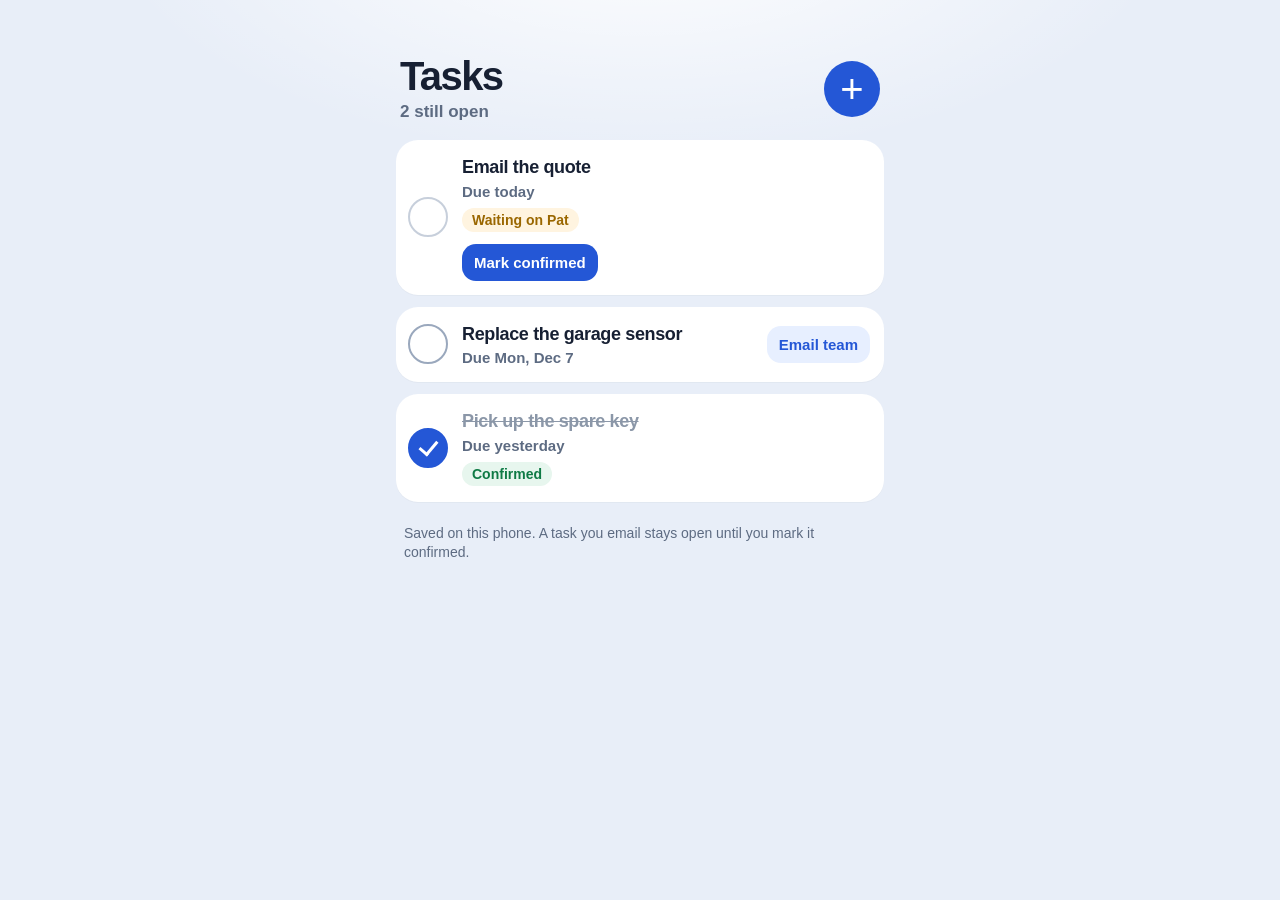
==== prototype/index.html @ 463d8b0e "Add a local iPhone prototype for the phase 1 task list. The page stores tasks in the browser, with a" ====
<!DOCTYPE html>
<html lang="en">
<head>
  <meta charset="utf-8" />
  <meta name="viewport" content="width=device-width, initial-scale=1, viewport-fit=cover" />
  <meta name="apple-mobile-web-app-capable" content="yes" />
  <meta name="apple-mobile-web-app-status-bar-style" content="default" />
  <meta name="apple-mobile-web-app-title" content="Tasks" />
  <meta name="theme-color" content="#e8eef8" />
  <title>Tasks</title>
  <link rel="manifest" href="manifest.webmanifest" />
  <link rel="apple-touch-icon" href="icon-180.png" />
  <link rel="stylesheet" href="styles.css" />
</head>
<body>
  <div class="app">
    <header class="top">
      <div>
        <h1>Tasks</h1>
        <p id="count">0 still open</p>
      </div>
      <button id="add" class="plus" type="button" aria-label="Add task">+</button>
    </header>
    <main id="list" class="list" aria-live="polite"></main>
    <p class="footnote">Saved on this phone. A task you email stays open until you mark it confirmed.</p>
  </div>

  <div id="backdrop" class="backdrop" hidden>
    <form id="sheet" class="sheet" novalidate></form>
  </div>

  <script src="logic.js"></script>
  <script src="app.js"></script>
</body>
</html>
---- prototype/styles.css ----
:root {
  --blue: #2457d6;
  --ink: #172033;
  --muted: #5d6b82;
  --bg: #e8eef8;
  --card: #ffffff;
  --line: #e6ecf4;
  --amber: #9a6700;
  --amber-bg: #fff4e0;
  --green: #0f7a45;
  --green-bg: #e7f6ee;
  --danger: #b42318;
  --vv-offset: 0px;
  color-scheme: light;
}

* { box-sizing: border-box; }

html, body {
  margin: 0;
  min-height: 100%;
  background: var(--bg);
  color: var(--ink);
  font-family: Inter, -apple-system, BlinkMacSystemFont, "Segoe UI", sans-serif;
}

body {
  min-height: 100dvh;
}

button, input {
  font: inherit;
  color: inherit;
}

button {
  -webkit-tap-highlight-color: transparent;
}

.app {
  width: min(100%, 520px);
  margin: 0 auto;
  padding:
    calc(18px + env(safe-area-inset-top))
    16px
    calc(28px + env(safe-area-inset-bottom));
}

.top {
  display: flex;
  align-items: center;
  justify-content: space-between;
  gap: 16px;
  padding: 8px 4px 18px;
}

h1 {
  margin: 0;
  font-size: 40px;
  line-height: 1;
  letter-spacing: -0.04em;
}

#count {
  margin: 6px 0 0;
  color: var(--muted);
  font-size: 17px;
  font-weight: 650;
}

.plus {
  width: 56px;
  height: 56px;
  border: 0;
  border-radius: 50%;
  background: var(--blue);
  color: white;
  font-size: 40px;
  font-weight: 500;
  line-height: 1;
  cursor: pointer;
}

.list {
  display: flex;
  flex-direction: column;
  gap: 12px;
}

.task {
  display: grid;
  grid-template-columns: 44px minmax(0, 1fr) auto;
  gap: 10px;
  align-items: center;
  background: var(--card);
  border-radius: 22px;
  padding: 14px 14px 14px 12px;
  box-shadow: 0 1px 0 rgba(23, 32, 51, 0.03);
}

.check {
  width: 40px;
  height: 40px;
  border-radius: 50%;
  border: 2.5px solid #9aa8bd;
  background: transparent;
  padding: 0;
  position: relative;
  cursor: pointer;
}

.check.on {
  background: var(--blue);
  border-color: var(--blue);
}

.check.on::after {
  content: "";
  position: absolute;
  left: 13px;
  top: 7px;
  width: 8px;
  height: 15px;
  border: solid white;
  border-width: 0 3px 3px 0;
  transform: rotate(40deg);
}

.check:disabled {
  cursor: default;
  opacity: 0.55;
}

.task-body { min-width: 0; }

.task-main {
  display: block;
  width: 100%;
  border: 0;
  background: transparent;
  padding: 2px 0;
  text-align: left;
  min-width: 0;
  cursor: pointer;
}

.title {
  display: block;
  font-size: 18px;
  font-weight: 720;
  letter-spacing: -0.02em;
  line-height: 1.25;
}

.task.done .title {
  color: #8b97a8;
  text-decoration: line-through;
}

.meta {
  display: block;
  margin-top: 4px;
  color: var(--muted);
  font-size: 15px;
  font-weight: 650;
}

.meta.overdue {
  color: var(--danger);
}

.badge {
  display: inline-block;
  margin-top: 8px;
  border-radius: 999px;
  padding: 4px 10px;
  font-size: 14px;
  font-weight: 750;
}

.badge.wait { background: var(--amber-bg); color: var(--amber); }
.badge.done { background: var(--green-bg); color: var(--green); }

.email,
.confirm {
  border: 0;
  border-radius: 14px;
  padding: 10px 12px;
  font-size: 15px;
  font-weight: 750;
  cursor: pointer;
  white-space: nowrap;
}

.email {
  background: #e7efff;
  color: var(--blue);
}

.confirm {
  display: block;
  margin-top: 10px;
  background: var(--blue);
  color: white;
}

.empty {
  background: var(--card);
  border-radius: 22px;
  padding: 28px 20px;
  text-align: center;
  color: var(--muted);
  font-size: 17px;
  font-weight: 650;
  line-height: 1.4;
}

.footnote {
  margin: 22px 8px 0;
  color: var(--muted);
  font-size: 14px;
  line-height: 1.4;
}

.backdrop {
  position: fixed;
  inset: 0;
  background: rgba(23, 32, 51, 0.38);
  display: flex;
  align-items: flex-end;
  justify-content: center;
  z-index: 2;
}

.backdrop[hidden] { display: none; }

.sheet {
  width: min(100%, 520px);
  margin-bottom: var(--vv-offset);
  background: #f7f9fc;
  border-radius: 28px 28px 0 0;
  padding: 22px 18px calc(18px + env(safe-area-inset-bottom));
  box-shadow: 0 -12px 40px rgba(17, 24, 39, 0.16);
}

.sheet h2 {
  margin: 0 0 16px;
  font-size: 28px;
  letter-spacing: -0.03em;
}

.field {
  display: block;
  margin-bottom: 12px;
}

.field span {
  display: block;
  margin-bottom: 6px;
  color: var(--muted);
  font-size: 13px;
  font-weight: 750;
  letter-spacing: 0.04em;
  text-transform: uppercase;
}

.field input {
  width: 100%;
  border: 0;
  border-radius: 14px;
  background: white;
  padding: 14px 12px;
  font-size: 17px;
  box-shadow: inset 0 0 0 1px var(--line);
}

.sheet-actions {
  display: flex;
  gap: 10px;
  margin-top: 8px;
}

.sheet-actions button,
.delete {
  border: 0;
  border-radius: 14px;
  padding: 14px 16px;
  font-size: 17px;
  font-weight: 750;
  cursor: pointer;
}

.primary {
  flex: 1;
  background: var(--blue);
  color: white;
}

.secondary {
  background: white;
  color: var(--ink);
  box-shadow: inset 0 0 0 1px var(--line);
}

.delete {
  width: 100%;
  margin-top: 10px;
  background: transparent;
  color: var(--danger);
}

.hint {
  margin: 0 0 14px;
  color: var(--muted);
  font-size: 16px;
  line-height: 1.35;
}

@media (min-width: 720px) {
  body {
    background:
      radial-gradient(900px 420px at 50% -10%, #ffffff 0%, rgba(255, 255, 255, 0) 60%),
      var(--bg);
  }

  .app { padding-top: 48px; }

  .backdrop { align-items: center; }

  .sheet {
    border-radius: 28px;
    margin-bottom: 0;
    padding-bottom: 22px;
  }
}
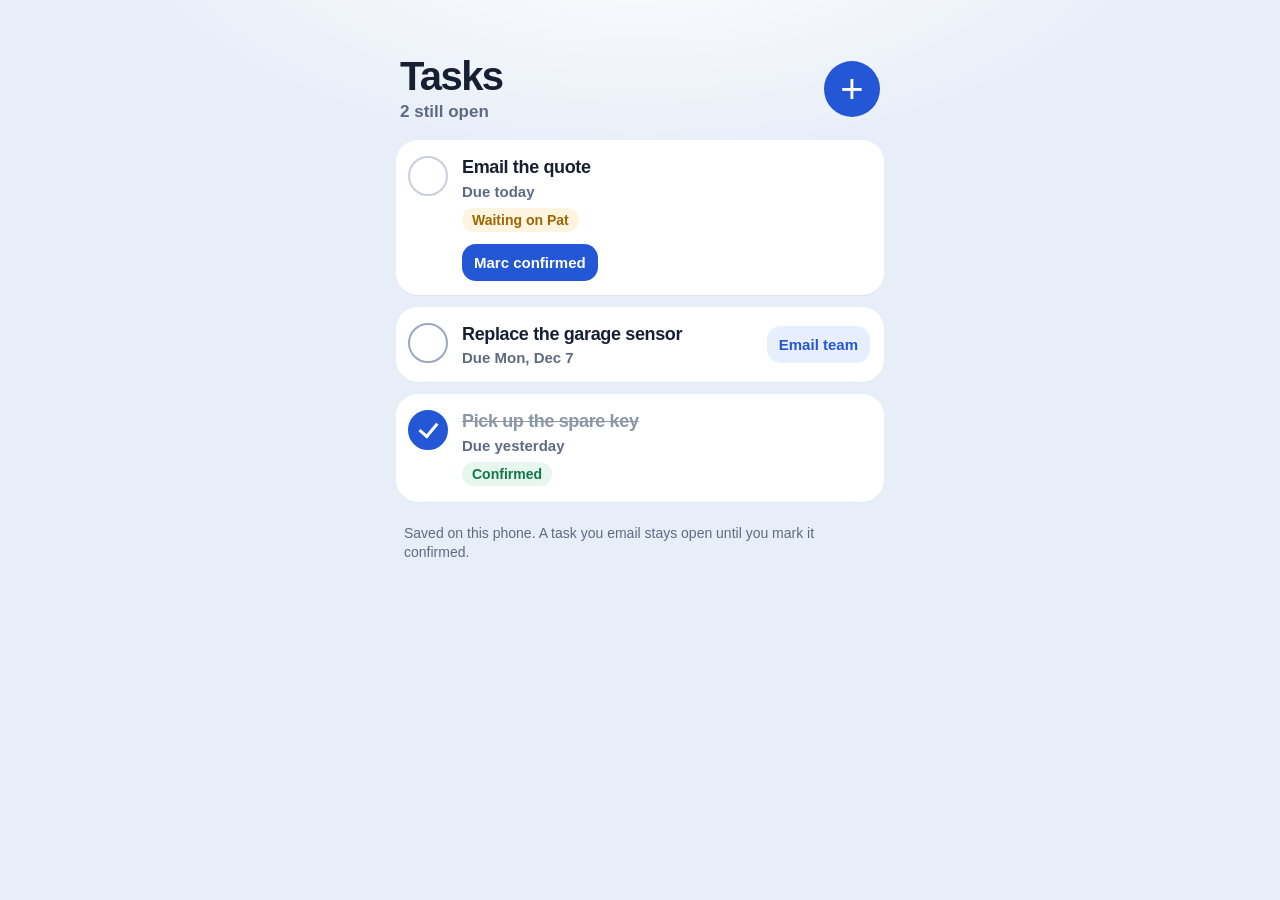
==== commit 1314e0d2: "Cache the task list on the phone so it opens offline. After the page is saved to the home screen fro" ====
--- a/prototype/index.html
+++ b/prototype/index.html
@@ -31,5 +31,10 @@
 
   <script src="logic.js"></script>
   <script src="app.js"></script>
+  <script>
+    if ("serviceWorker" in navigator) {
+      navigator.serviceWorker.register("sw.js");
+    }
+  </script>
 </body>
 </html>
--- a/prototype/styles.css
+++ b/prototype/styles.css
@@ -101,6 +101,8 @@
 .check {
   width: 40px;
   height: 40px;
+  margin-top: 2px;
+  align-self: start;
   border-radius: 50%;
   border: 2.5px solid #9aa8bd;
   background: transparent;
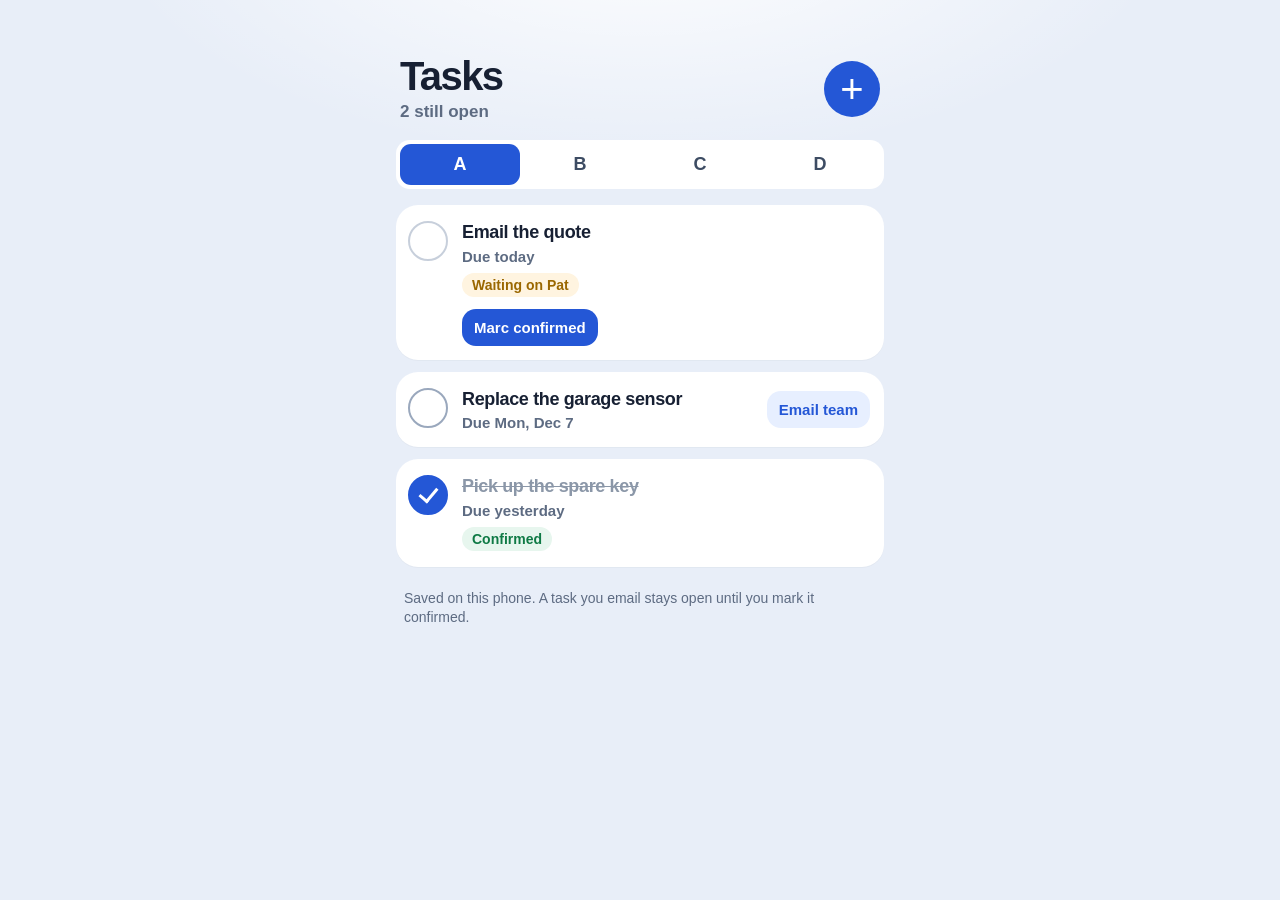
==== commit 558512ef: "Split the task list into four lists labeled A, B, C, and D. The open letter is the list on screen. N" ====
--- a/prototype/index.html
+++ b/prototype/index.html
@@ -21,6 +21,12 @@
       </div>
       <button id="add" class="plus" type="button" aria-label="Add task">+</button>
     </header>
+    <nav class="tabs" aria-label="Lists">
+      <button type="button" class="tab" data-list="A">A</button>
+      <button type="button" class="tab" data-list="B">B</button>
+      <button type="button" class="tab" data-list="C">C</button>
+      <button type="button" class="tab" data-list="D">D</button>
+    </nav>
     <main id="list" class="list" aria-live="polite"></main>
     <p class="footnote">Saved on this phone. A task you email stays open until you mark it confirmed.</p>
   </div>
--- a/prototype/styles.css
+++ b/prototype/styles.css
@@ -81,6 +81,31 @@
   cursor: pointer;
 }
 
+.tabs {
+  display: grid;
+  grid-template-columns: repeat(4, 1fr);
+  background: white;
+  border-radius: 14px;
+  padding: 4px;
+  margin: 0 0 16px;
+}
+
+.tab {
+  border: 0;
+  background: transparent;
+  border-radius: 11px;
+  padding: 10px 0;
+  color: #3d4c63;
+  font-size: 18px;
+  font-weight: 750;
+  cursor: pointer;
+}
+
+.tab.on {
+  background: var(--blue);
+  color: white;
+}
+
 .list {
   display: flex;
   flex-direction: column;
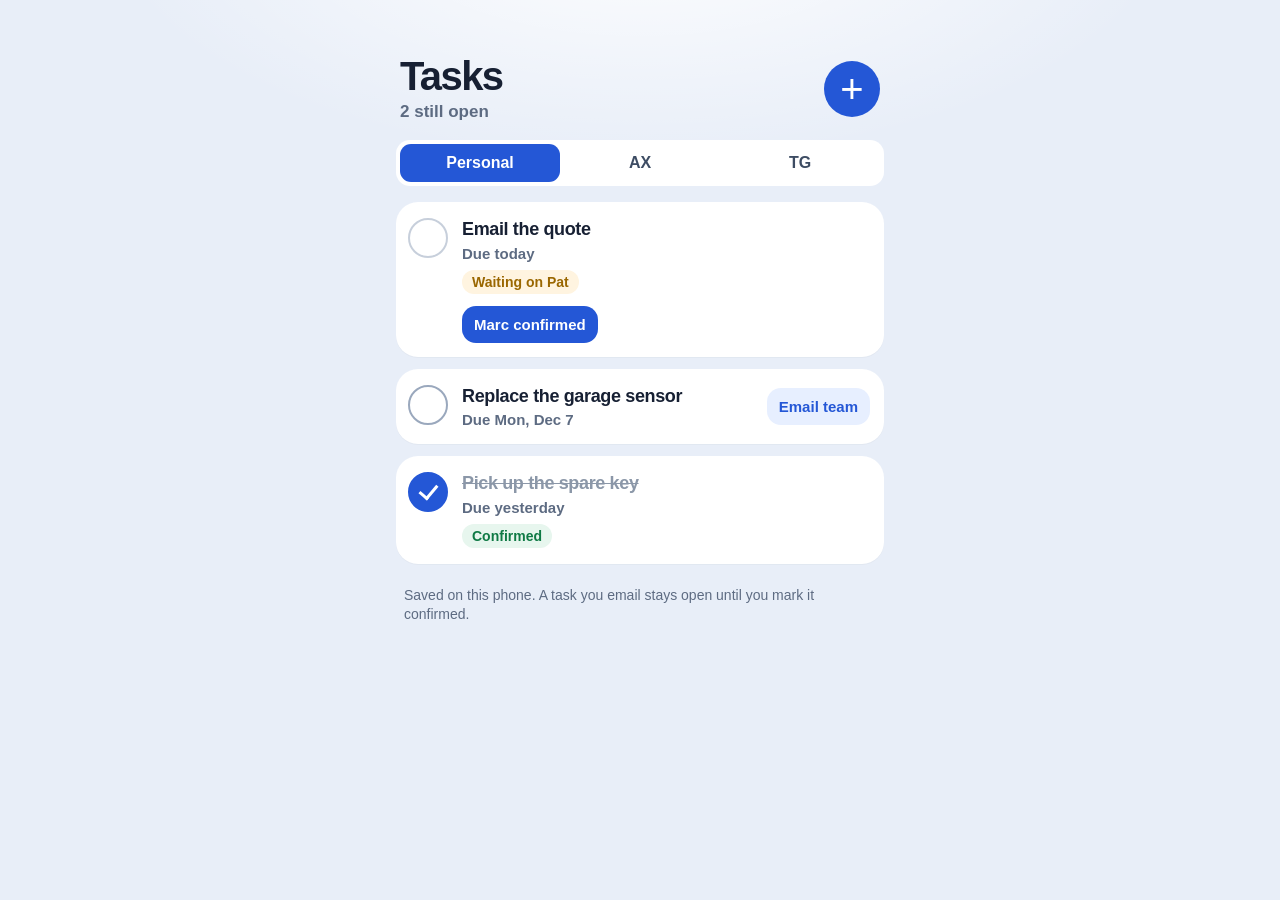
==== commit 4937bd44: "Rename the lists to Personal, AX, and TG. Tasks saved under A stay in Personal. B and C move to AX a" ====
--- a/prototype/index.html
+++ b/prototype/index.html
@@ -22,10 +22,9 @@
       <button id="add" class="plus" type="button" aria-label="Add task">+</button>
     </header>
     <nav class="tabs" aria-label="Lists">
-      <button type="button" class="tab" data-list="A">A</button>
-      <button type="button" class="tab" data-list="B">B</button>
-      <button type="button" class="tab" data-list="C">C</button>
-      <button type="button" class="tab" data-list="D">D</button>
+      <button type="button" class="tab" data-list="Personal">Personal</button>
+      <button type="button" class="tab" data-list="AX">AX</button>
+      <button type="button" class="tab" data-list="TG">TG</button>
     </nav>
     <main id="list" class="list" aria-live="polite"></main>
     <p class="footnote">Saved on this phone. A task you email stays open until you mark it confirmed.</p>
--- a/prototype/styles.css
+++ b/prototype/styles.css
@@ -83,7 +83,7 @@
 
 .tabs {
   display: grid;
-  grid-template-columns: repeat(4, 1fr);
+  grid-template-columns: repeat(3, 1fr);
   background: white;
   border-radius: 14px;
   padding: 4px;
@@ -94,9 +94,10 @@
   border: 0;
   background: transparent;
   border-radius: 11px;
-  padding: 10px 0;
+  padding: 10px 4px;
   color: #3d4c63;
-  font-size: 18px;
+  font-size: 16px;
+  white-space: nowrap;
   font-weight: 750;
   cursor: pointer;
 }
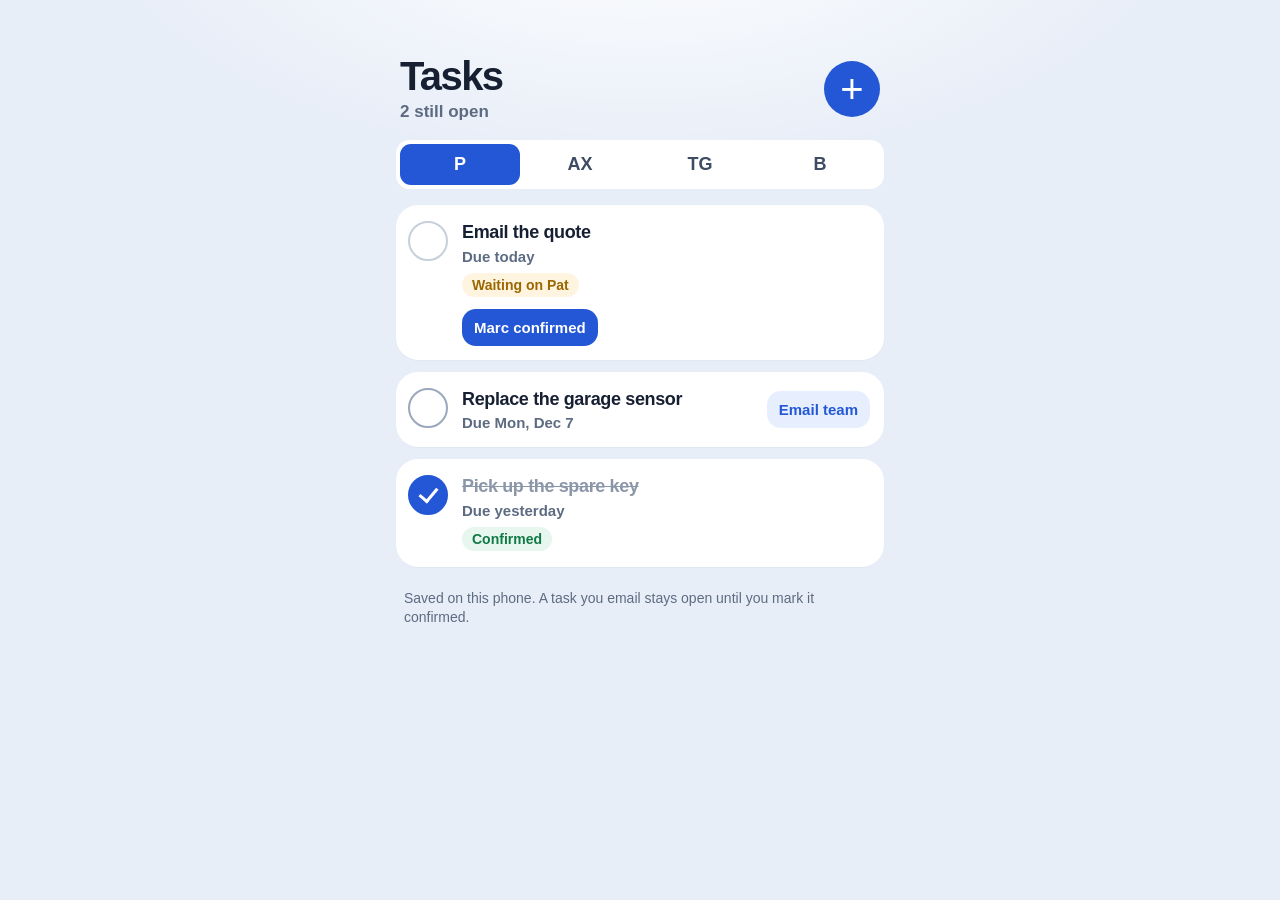
==== commit 28ad130c: "Use four lists named P, AX, TG, and B. Tasks saved under Personal move to P.  Co-authored-by: chrism" ====
--- a/prototype/index.html
+++ b/prototype/index.html
@@ -22,9 +22,10 @@
       <button id="add" class="plus" type="button" aria-label="Add task">+</button>
     </header>
     <nav class="tabs" aria-label="Lists">
-      <button type="button" class="tab" data-list="Personal">Personal</button>
+      <button type="button" class="tab" data-list="P">P</button>
       <button type="button" class="tab" data-list="AX">AX</button>
       <button type="button" class="tab" data-list="TG">TG</button>
+      <button type="button" class="tab" data-list="B">B</button>
     </nav>
     <main id="list" class="list" aria-live="polite"></main>
     <p class="footnote">Saved on this phone. A task you email stays open until you mark it confirmed.</p>
--- a/prototype/styles.css
+++ b/prototype/styles.css
@@ -83,7 +83,7 @@
 
 .tabs {
   display: grid;
-  grid-template-columns: repeat(3, 1fr);
+  grid-template-columns: repeat(4, 1fr);
   background: white;
   border-radius: 14px;
   padding: 4px;
@@ -94,9 +94,9 @@
   border: 0;
   background: transparent;
   border-radius: 11px;
-  padding: 10px 4px;
+  padding: 10px 0;
   color: #3d4c63;
-  font-size: 16px;
+  font-size: 18px;
   white-space: nowrap;
   font-weight: 750;
   cursor: pointer;
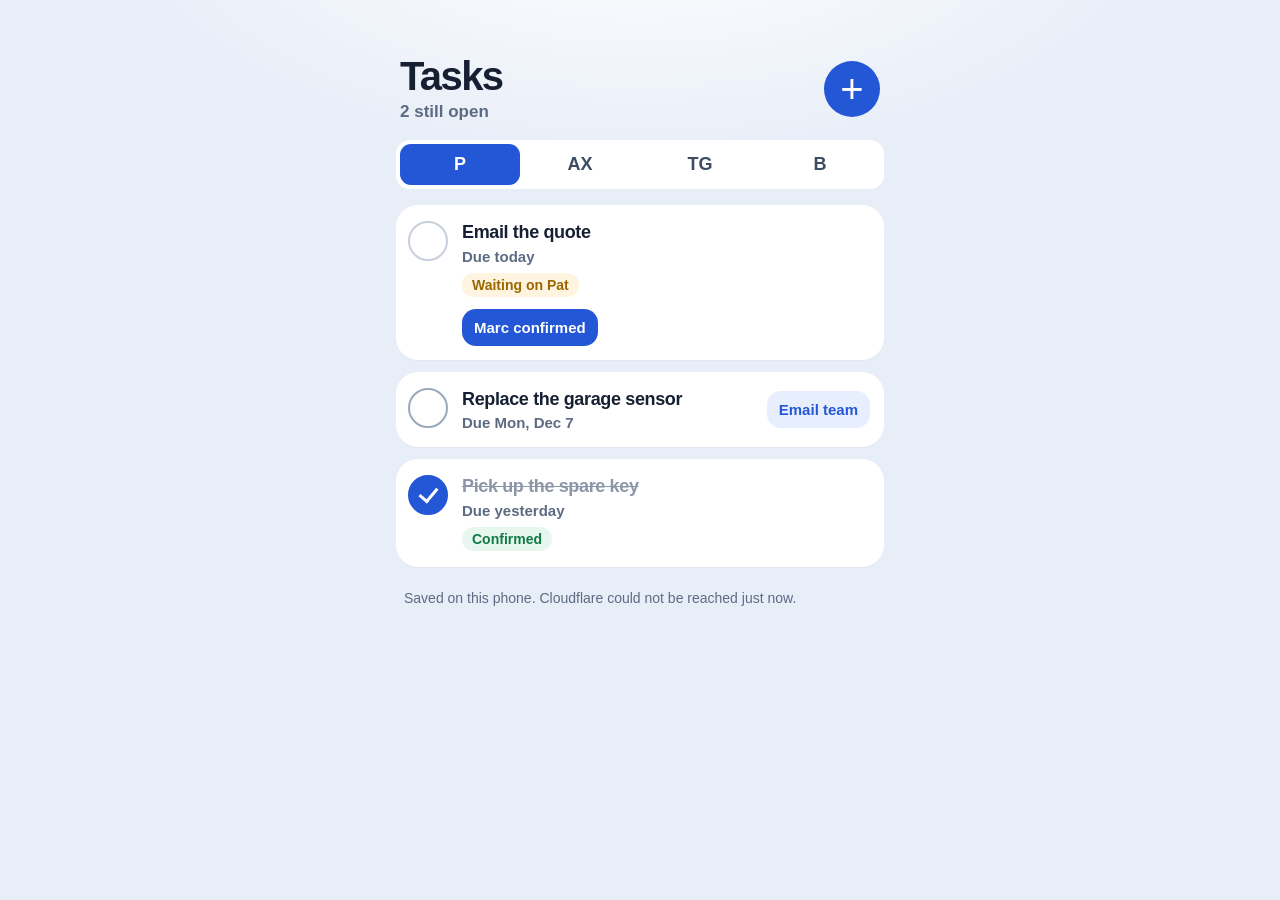
==== commit 44addaa0: "Save tasks in Cloudflare D1 without a password. Adds, checks, and Marc confirmed stay on the phone a" ====
--- a/prototype/index.html
+++ b/prototype/index.html
@@ -28,7 +28,7 @@
       <button type="button" class="tab" data-list="B">B</button>
     </nav>
     <main id="list" class="list" aria-live="polite"></main>
-    <p class="footnote">Saved on this phone. A task you email stays open until you mark it confirmed.</p>
+    <p id="save-note" class="footnote">Saved on this phone.</p>
   </div>
 
   <div id="backdrop" class="backdrop" hidden>
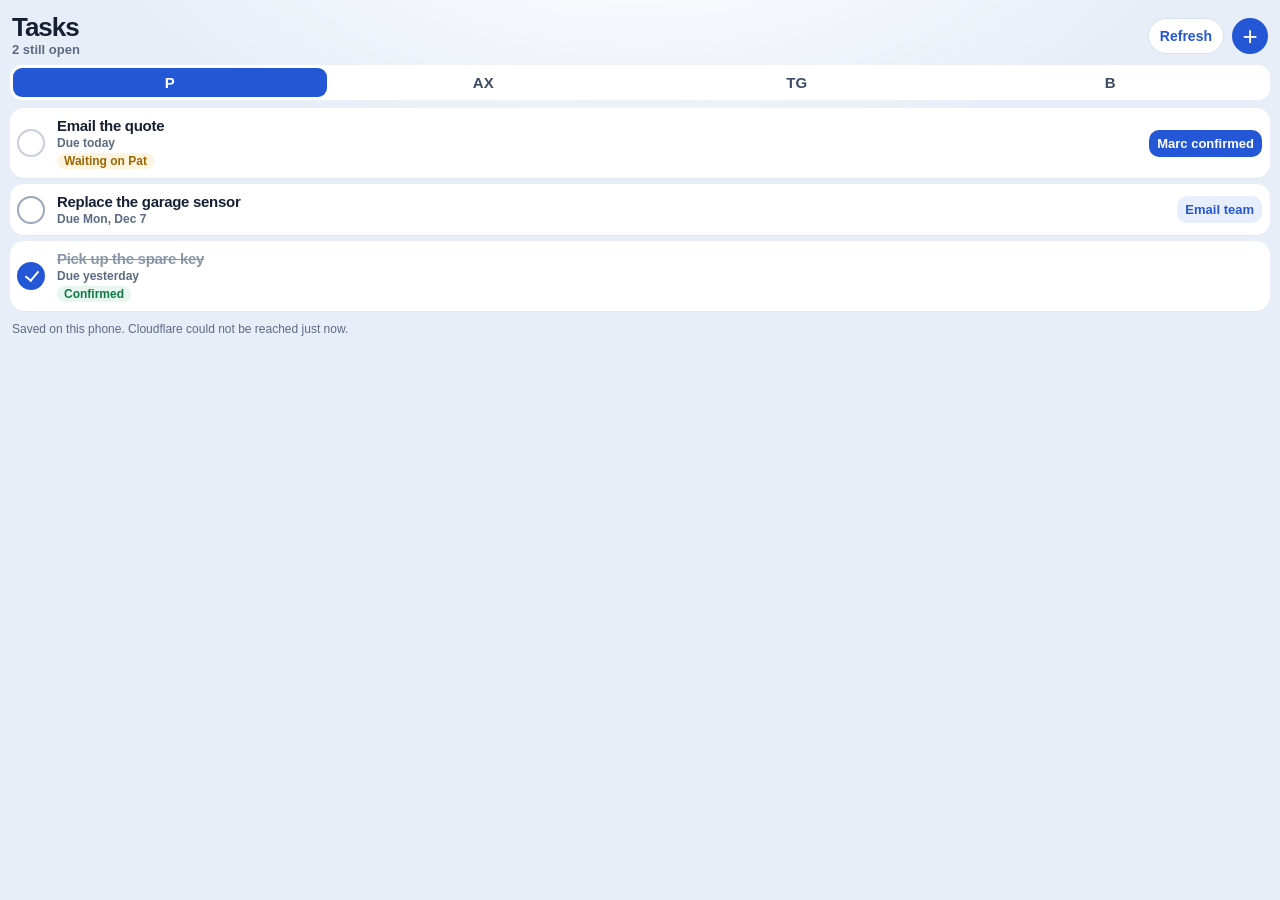
==== commit 89d96c92: "Make the task list shorter and let the window set its width. Adds a Refresh button, tighter rows, an" ====
--- a/prototype/index.html
+++ b/prototype/index.html
@@ -19,7 +19,10 @@
         <h1>Tasks</h1>
         <p id="count">0 still open</p>
       </div>
-      <button id="add" class="plus" type="button" aria-label="Add task">+</button>
+      <div class="actions">
+        <button id="refresh" class="refresh" type="button">Refresh</button>
+        <button id="add" class="plus" type="button" aria-label="Add task">+</button>
+      </div>
     </header>
     <nav class="tabs" aria-label="Lists">
       <button type="button" class="tab" data-list="P">P</button>
--- a/prototype/styles.css
+++ b/prototype/styles.css
@@ -38,44 +38,65 @@
 }
 
 .app {
-  width: min(100%, 520px);
-  margin: 0 auto;
+  width: 100%;
+  max-width: 100%;
+  margin: 0;
   padding:
-    calc(18px + env(safe-area-inset-top))
-    16px
-    calc(28px + env(safe-area-inset-bottom));
+    calc(8px + env(safe-area-inset-top))
+    10px
+    calc(12px + env(safe-area-inset-bottom));
 }
 
 .top {
   display: flex;
   align-items: center;
   justify-content: space-between;
-  gap: 16px;
-  padding: 8px 4px 18px;
+  gap: 8px;
+  padding: 2px 2px 8px;
 }
 
 h1 {
   margin: 0;
-  font-size: 40px;
+  font-size: 26px;
   line-height: 1;
   letter-spacing: -0.04em;
 }
 
 #count {
-  margin: 6px 0 0;
-  color: var(--muted);
-  font-size: 17px;
+  margin: 2px 0 0;
+  color: var(--muted);
+  font-size: 13px;
   font-weight: 650;
 }
 
+.actions {
+  display: flex;
+  align-items: center;
+  gap: 8px;
+  flex: 0 0 auto;
+}
+
+.refresh {
+  height: 36px;
+  border: 0;
+  border-radius: 999px;
+  background: white;
+  color: var(--blue);
+  font-size: 14px;
+  font-weight: 750;
+  padding: 0 12px;
+  cursor: pointer;
+  box-shadow: inset 0 0 0 1px #d5e0f2;
+}
+
 .plus {
-  width: 56px;
-  height: 56px;
+  width: 36px;
+  height: 36px;
   border: 0;
   border-radius: 50%;
   background: var(--blue);
   color: white;
-  font-size: 40px;
+  font-size: 26px;
   font-weight: 500;
   line-height: 1;
   cursor: pointer;
@@ -85,18 +106,18 @@
   display: grid;
   grid-template-columns: repeat(4, 1fr);
   background: white;
-  border-radius: 14px;
-  padding: 4px;
-  margin: 0 0 16px;
+  border-radius: 12px;
+  padding: 3px;
+  margin: 0 0 8px;
 }
 
 .tab {
   border: 0;
   background: transparent;
-  border-radius: 11px;
-  padding: 10px 0;
+  border-radius: 9px;
+  padding: 6px 0;
   color: #3d4c63;
-  font-size: 18px;
+  font-size: 15px;
   white-space: nowrap;
   font-weight: 750;
   cursor: pointer;
@@ -110,27 +131,26 @@
 .list {
   display: flex;
   flex-direction: column;
-  gap: 12px;
+  gap: 6px;
 }
 
 .task {
   display: grid;
-  grid-template-columns: 44px minmax(0, 1fr) auto;
-  gap: 10px;
+  grid-template-columns: 32px minmax(0, 1fr) auto;
+  gap: 8px;
   align-items: center;
   background: var(--card);
-  border-radius: 22px;
-  padding: 14px 14px 14px 12px;
+  border-radius: 14px;
+  padding: 7px 8px 7px 7px;
   box-shadow: 0 1px 0 rgba(23, 32, 51, 0.03);
 }
 
 .check {
-  width: 40px;
-  height: 40px;
-  margin-top: 2px;
-  align-self: start;
+  width: 28px;
+  height: 28px;
+  align-self: center;
   border-radius: 50%;
-  border: 2.5px solid #9aa8bd;
+  border: 2px solid #9aa8bd;
   background: transparent;
   padding: 0;
   position: relative;
@@ -145,12 +165,12 @@
 .check.on::after {
   content: "";
   position: absolute;
-  left: 13px;
-  top: 7px;
-  width: 8px;
-  height: 15px;
+  left: 9px;
+  top: 4px;
+  width: 6px;
+  height: 11px;
   border: solid white;
-  border-width: 0 3px 3px 0;
+  border-width: 0 2px 2px 0;
   transform: rotate(40deg);
 }
 
@@ -174,10 +194,10 @@
 
 .title {
   display: block;
-  font-size: 18px;
+  font-size: 15px;
   font-weight: 720;
   letter-spacing: -0.02em;
-  line-height: 1.25;
+  line-height: 1.2;
 }
 
 .task.done .title {
@@ -187,9 +207,9 @@
 
 .meta {
   display: block;
-  margin-top: 4px;
-  color: var(--muted);
-  font-size: 15px;
+  margin-top: 1px;
+  color: var(--muted);
+  font-size: 12px;
   font-weight: 650;
 }
 
@@ -199,10 +219,10 @@
 
 .badge {
   display: inline-block;
-  margin-top: 8px;
+  margin-top: 3px;
   border-radius: 999px;
-  padding: 4px 10px;
-  font-size: 14px;
+  padding: 1px 7px;
+  font-size: 12px;
   font-weight: 750;
 }
 
@@ -212,9 +232,9 @@
 .email,
 .confirm {
   border: 0;
-  border-radius: 14px;
-  padding: 10px 12px;
-  font-size: 15px;
+  border-radius: 10px;
+  padding: 6px 8px;
+  font-size: 13px;
   font-weight: 750;
   cursor: pointer;
   white-space: nowrap;
@@ -226,28 +246,26 @@
 }
 
 .confirm {
-  display: block;
-  margin-top: 10px;
   background: var(--blue);
   color: white;
 }
 
 .empty {
   background: var(--card);
-  border-radius: 22px;
-  padding: 28px 20px;
+  border-radius: 14px;
+  padding: 16px 12px;
   text-align: center;
   color: var(--muted);
-  font-size: 17px;
+  font-size: 14px;
   font-weight: 650;
-  line-height: 1.4;
+  line-height: 1.35;
 }
 
 .footnote {
-  margin: 22px 8px 0;
-  color: var(--muted);
-  font-size: 14px;
-  line-height: 1.4;
+  margin: 10px 2px 0;
+  color: var(--muted);
+  font-size: 12px;
+  line-height: 1.35;
 }
 
 .backdrop {
@@ -263,7 +281,7 @@
 .backdrop[hidden] { display: none; }
 
 .sheet {
-  width: min(100%, 520px);
+  width: min(100%, 440px);
   margin-bottom: var(--vv-offset);
   background: #f7f9fc;
   border-radius: 28px 28px 0 0;
@@ -351,7 +369,7 @@
       var(--bg);
   }
 
-  .app { padding-top: 48px; }
+  .app { padding-top: 12px; }
 
   .backdrop { align-items: center; }
 
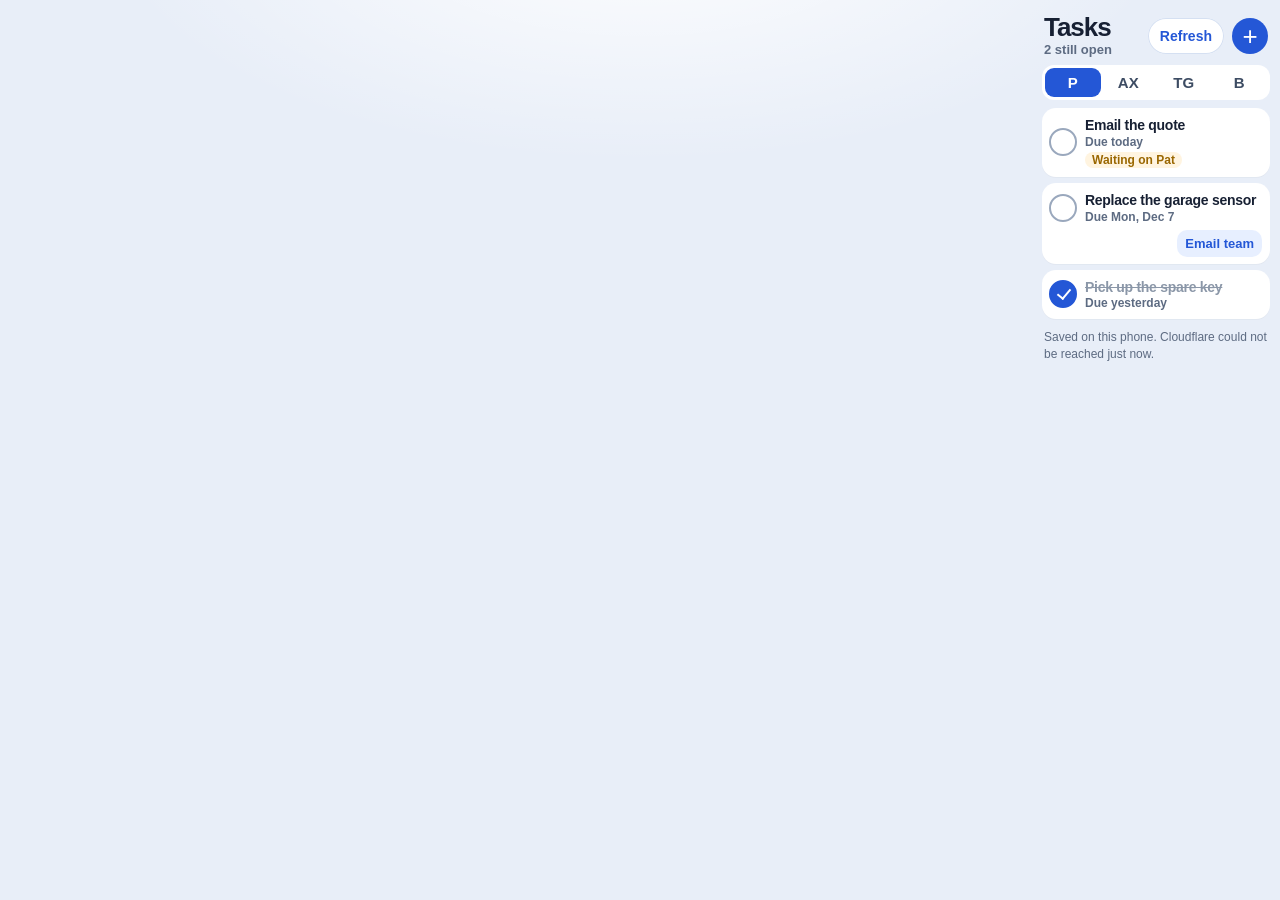
==== commit 585d5c10: "Replace the saved page so P drops Marc confirmed. The published list already hides that button on P." ====
--- a/prototype/index.html
+++ b/prototype/index.html
@@ -41,8 +41,16 @@
   <script src="logic.js"></script>
   <script src="app.js"></script>
   <script>
+    function hideMarcOnP() {
+      const onP = document.querySelector(".tab.on")?.dataset.list === "P";
+      document.querySelectorAll(".confirm").forEach((button) => {
+        button.hidden = onP;
+      });
+    }
+    new MutationObserver(hideMarcOnP).observe(document.body, { childList: true, subtree: true, attributes: true, attributeFilter: ["class"] });
+    hideMarcOnP();
     if ("serviceWorker" in navigator) {
-      navigator.serviceWorker.register("sw.js");
+      navigator.serviceWorker.register("sw.js", { updateViaCache: "none" });
     }
   </script>
 </body>
--- a/prototype/styles.css
+++ b/prototype/styles.css
@@ -18,6 +18,7 @@
 
 html, body {
   margin: 0;
+  min-width: 0;
   min-height: 100%;
   background: var(--bg);
   color: var(--ink);
@@ -49,9 +50,11 @@
 
 .top {
   display: flex;
+  flex-wrap: wrap;
   align-items: center;
   justify-content: space-between;
   gap: 8px;
+  min-width: 0;
   padding: 2px 2px 8px;
 }
 
@@ -135,10 +138,11 @@
 }
 
 .task {
-  display: grid;
-  grid-template-columns: 32px minmax(0, 1fr) auto;
-  gap: 8px;
+  display: flex;
+  flex-wrap: wrap;
   align-items: center;
+  gap: 4px 8px;
+  min-width: 0;
   background: var(--card);
   border-radius: 14px;
   padding: 7px 8px 7px 7px;
@@ -148,6 +152,7 @@
 .check {
   width: 28px;
   height: 28px;
+  flex: 0 0 28px;
   align-self: center;
   border-radius: 50%;
   border: 2px solid #9aa8bd;
@@ -179,7 +184,10 @@
   opacity: 0.55;
 }
 
-.task-body { min-width: 0; }
+.task-body {
+  flex: 1 1 160px;
+  min-width: 0;
+}
 
 .task-main {
   display: block;
@@ -194,10 +202,11 @@
 
 .title {
   display: block;
-  font-size: 15px;
+  font-size: 14px;
   font-weight: 720;
   letter-spacing: -0.02em;
   line-height: 1.2;
+  overflow-wrap: anywhere;
 }
 
 .task.done .title {
@@ -219,11 +228,13 @@
 
 .badge {
   display: inline-block;
+  max-width: 100%;
   margin-top: 3px;
   border-radius: 999px;
   padding: 1px 7px;
   font-size: 12px;
   font-weight: 750;
+  overflow-wrap: anywhere;
 }
 
 .badge.wait { background: var(--amber-bg); color: var(--amber); }
@@ -233,11 +244,15 @@
 .confirm {
   border: 0;
   border-radius: 10px;
+  margin-left: auto;
   padding: 6px 8px;
   font-size: 13px;
   font-weight: 750;
   cursor: pointer;
-  white-space: nowrap;
+  white-space: normal;
+  text-align: center;
+  min-width: 0;
+  max-width: 100%;
 }
 
 .email {
@@ -362,6 +377,16 @@
   line-height: 1.35;
 }
 
+@media (min-width: 480px) {
+  .app {
+    width: 248px;
+    max-width: 248px;
+    min-width: 0;
+    margin-left: auto;
+    margin-right: 0;
+  }
+}
+
 @media (min-width: 720px) {
   body {
     background:
@@ -369,7 +394,14 @@
       var(--bg);
   }
 
-  .app { padding-top: 12px; }
+  .app {
+    width: 248px;
+    max-width: 248px;
+    min-width: 0;
+    margin-left: auto;
+    margin-right: 0;
+    padding-top: 12px;
+  }
 
   .backdrop { align-items: center; }
 
